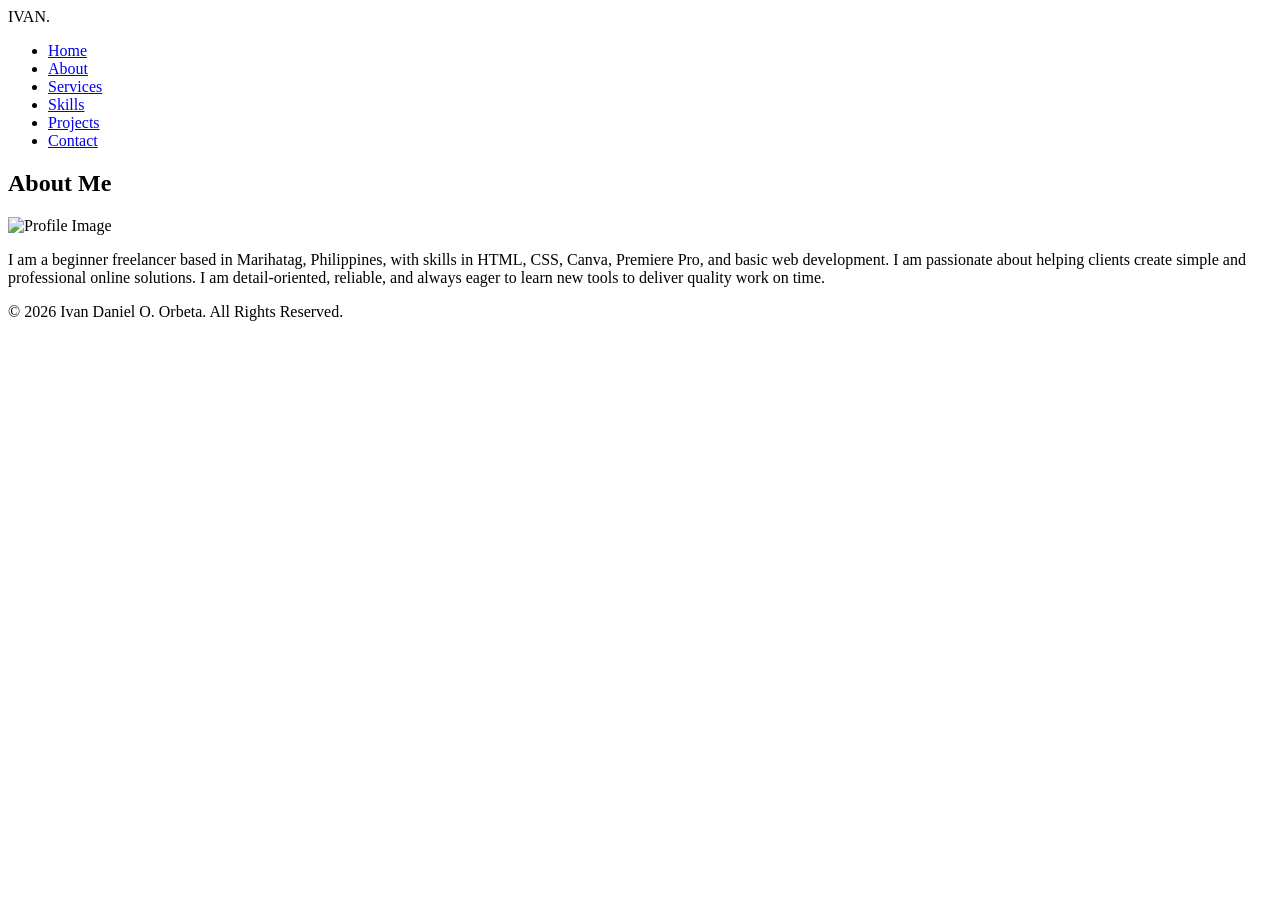
==== about.html @ e5fc2c90 "Add files via upload" ====
<!DOCTYPE html>
<html lang="en">
<head>
  <meta charset="UTF-8" />
  <meta name="viewport" content="width=device-width, initial-scale=1.0" />
  <title>Juan Dela Cruz | About</title>
  <link rel="stylesheet" href="Css/global.css" />
  <link rel="stylesheet" href="Css/nav.css" />
  <link rel="stylesheet" href="Css/about.css" />
  <link rel="stylesheet" href="Css/footer.css" />
</head>
<body>

  <!-- Navigation -->
  <nav>
    <div class="logo">IVAN.</div>
    <ul>
      <li><a href="index.html">Home</a></li>
      <li><a href="about.html" class="active">About</a></li>
      <li><a href="services.html">Services</a></li>
      <li><a href="skills.html">Skills</a></li>
      <li><a href="projects.html">Projects</a></li>
      <li><a href="contact.html">Contact</a></li>
    </ul>
  </nav>

  <!-- About Section -->
  <section class="about-section">
    <h2 class="section-title">About <span>Me</span></h2>
    <div class="section-line"></div>
    <div class="about-inner">
      <div class="Profile">
        <img src="images/184886233_5786020061471449_3396896919785908584_n (1).jpg" alt="Profile Image" />
      </div>
      <p>
        I am a beginner freelancer based in Marihatag, Philippines, with skills in
        HTML, CSS, Canva, Premiere Pro, and basic web development. I am passionate
        about helping clients create simple and professional online solutions.
        I am detail-oriented, reliable, and always eager to learn new tools to
        deliver quality work on time.
      </p>
    </div>
  </section>

  <!-- Footer -->
  <footer>
    <span>&copy; 2026 Ivan Daniel O. Orbeta.</span> All Rights Reserved.
  </footer>

</body>
</html>
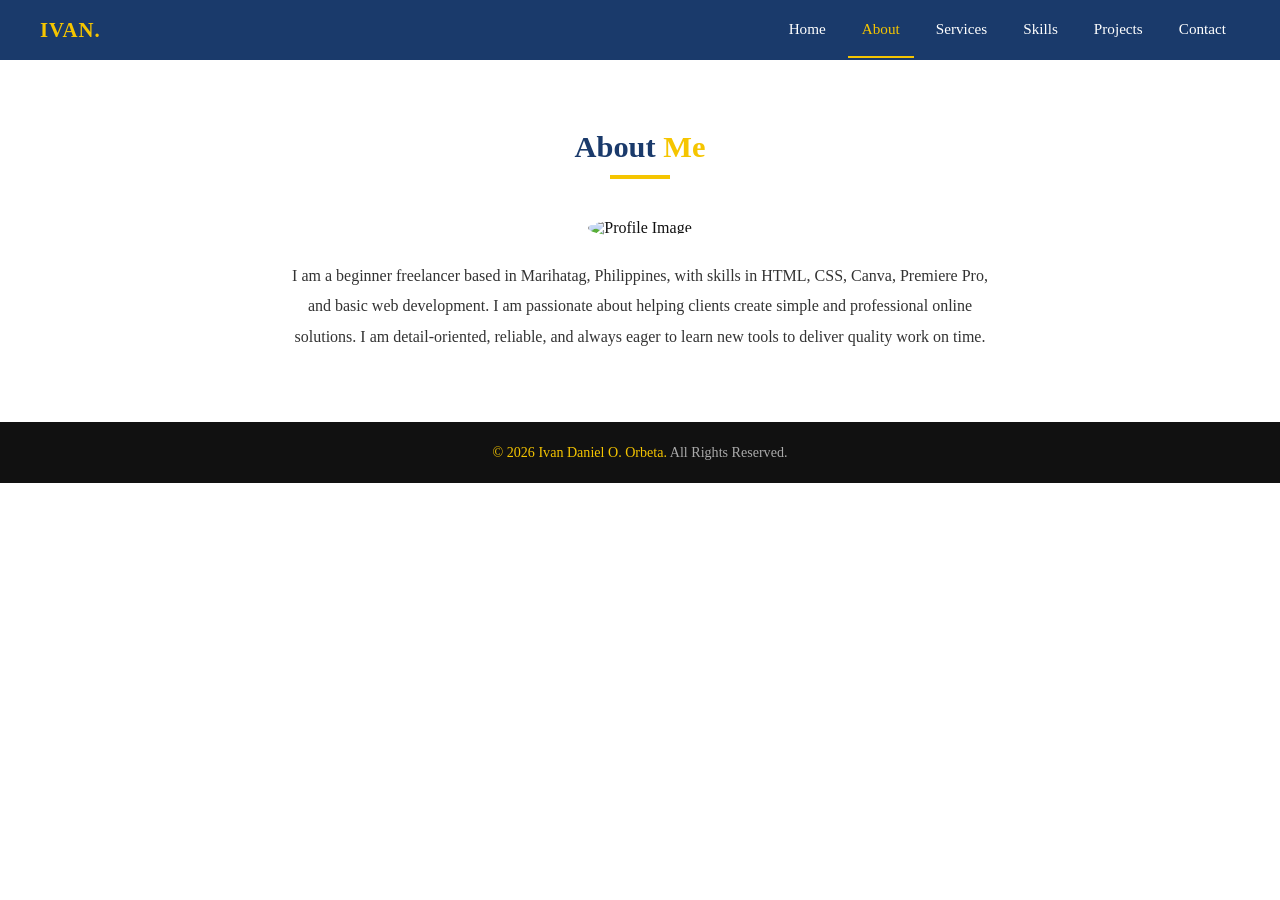
==== commit 77fc974d: "Change HTML file titles to "Ivan Daniel Orbeta | (filename)" (6a12a0d75acd30e96b00c777)" ====
--- a/about.html
+++ b/about.html
@@ -3,7 +3,7 @@
 <head>
   <meta charset="UTF-8" />
   <meta name="viewport" content="width=device-width, initial-scale=1.0" />
-  <title>Juan Dela Cruz | About</title>
+  <title>Ivan Daniel Orbeta | About</title>
   <link rel="stylesheet" href="Css/global.css" />
   <link rel="stylesheet" href="Css/nav.css" />
   <link rel="stylesheet" href="Css/about.css" />
--- a/Css/global.css
+++ b/Css/global.css
@@ -0,0 +1,26 @@
+/* ── global.css ── shared by every page ── */
+
+* {
+  margin: 0;
+  padding: 0;
+  box-sizing: border-box;
+}
+
+:root {
+  --blue:    #1a3a6b;
+  --skyblue: #5aafe0;
+  --yellow:  #f5c500;
+  --black:   #111111;
+  --white:   #ffffff;
+}
+
+body {
+  font-family: Georgia, "Times New Roman", serif;
+  color: #111;
+  background: #fff;
+}
+
+a {
+  text-decoration: none;
+  color: inherit;
+}
--- a/Css/nav.css
+++ b/Css/nav.css
@@ -0,0 +1,54 @@
+/* ── nav.css ── */
+
+nav {
+  background: var(--blue);
+  padding: 0 40px;
+  display: flex;
+  align-items: center;
+  justify-content: space-between;
+  position: sticky;
+  top: 0;
+  z-index: 100;
+}
+
+nav .logo {
+  color: var(--yellow);
+  font-size: 1.3rem;
+  font-weight: bold;
+  padding: 18px 0;
+  letter-spacing: 1px;
+}
+
+nav ul {
+  list-style: none;
+  display: flex;
+  gap: 8px;
+}
+
+nav ul li a {
+  color: var(--white);
+  padding: 18px 14px;
+  display: block;
+  font-size: 0.95rem;
+  transition: color 0.2s;
+}
+
+nav ul li a:hover {
+  color: var(--yellow);
+}
+
+nav ul li a.active {
+  color: var(--yellow);
+  border-bottom: 2px solid var(--yellow);
+}
+
+@media (max-width: 620px) {
+  nav {
+    flex-direction: column;
+    padding: 10px 20px;
+  }
+  nav ul {
+    flex-wrap: wrap;
+    justify-content: center;
+  }
+}
--- a/Css/about.css
+++ b/Css/about.css
@@ -0,0 +1,50 @@
+/* ── about.css ── */
+
+.about-section {
+  background: var(--white);
+  padding: 70px 40px;
+}
+
+.section-title {
+  text-align: center;
+  font-size: 1.9rem;
+  margin-bottom: 10px;
+  color: var(--blue);
+}
+
+.section-title span {
+  color: var(--yellow);
+}
+
+.section-line {
+  width: 60px;
+  height: 4px;
+  background: var(--yellow);
+  margin: 0 auto 40px;
+}
+
+.about-inner {
+  max-width: 700px;
+  margin: 0 auto;
+  text-align: center;
+}
+
+.about-inner .Profile img {
+  width: 110px;
+  height: 110px;
+  border-radius: 50%;
+  object-fit: cover;
+  margin: 0 auto 24px;
+}
+
+.about-inner p {
+  line-height: 1.9;
+  color: #333;
+  font-size: 1rem;
+}
+
+@media (max-width: 620px) {
+  .about-section {
+    padding: 50px 20px;
+  }
+}
--- a/Css/footer.css
+++ b/Css/footer.css
@@ -0,0 +1,13 @@
+/* ── footer.css ── */
+
+footer {
+  background: var(--black);
+  color: #aaa;
+  text-align: center;
+  padding: 22px 20px;
+  font-size: 0.88rem;
+}
+
+footer span {
+  color: var(--yellow);
+}
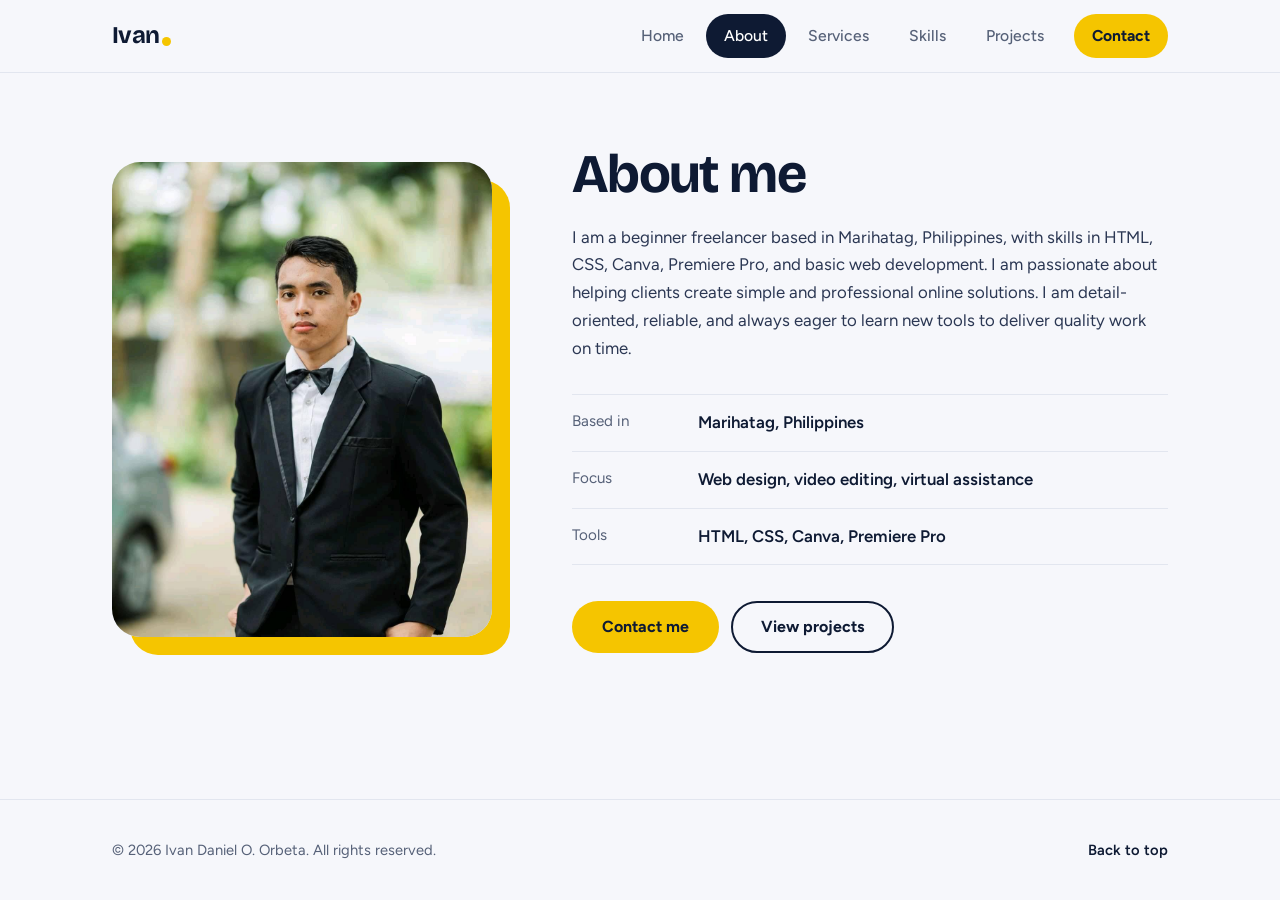
==== commit ae4d8c91: "Redesign portfolio" ====
--- a/about.html
+++ b/about.html
@@ -3,49 +3,71 @@
 <head>
   <meta charset="UTF-8" />
   <meta name="viewport" content="width=device-width, initial-scale=1.0" />
+  <meta name="theme-color" content="#f6f7fb" />
   <title>Ivan Daniel Orbeta | About</title>
+  <link rel="preconnect" href="https://fonts.googleapis.com" />
+  <link rel="preconnect" href="https://fonts.gstatic.com" crossorigin />
+  <link href="https://fonts.googleapis.com/css2?family=Bricolage+Grotesque:opsz,wght@12..96,500..800&family=Figtree:wght@400;500;600;700&display=swap" rel="stylesheet" />
   <link rel="stylesheet" href="Css/global.css" />
   <link rel="stylesheet" href="Css/nav.css" />
   <link rel="stylesheet" href="Css/about.css" />
   <link rel="stylesheet" href="Css/footer.css" />
 </head>
-<body>
+<body id="top">
 
-  <!-- Navigation -->
-  <nav>
-    <div class="logo">IVAN.</div>
-    <ul>
-      <li><a href="index.html">Home</a></li>
-      <li><a href="about.html" class="active">About</a></li>
-      <li><a href="services.html">Services</a></li>
-      <li><a href="skills.html">Skills</a></li>
-      <li><a href="projects.html">Projects</a></li>
-      <li><a href="contact.html">Contact</a></li>
-    </ul>
-  </nav>
+  <header class="site-nav">
+    <div class="wrap nav-inner">
+      <a class="logo" href="index.html" aria-label="Ivan, home">Ivan</a>
+      <button class="nav-toggle" aria-expanded="false" aria-controls="nav-links" aria-label="Open menu"><span></span></button>
+      <nav aria-label="Main">
+      <ul id="nav-links" class="nav-links">
+        <li><a href="index.html">Home</a></li>
+        <li><a href="about.html" class="active" aria-current="page">About</a></li>
+        <li><a href="services.html">Services</a></li>
+        <li><a href="skills.html">Skills</a></li>
+        <li><a href="projects.html">Projects</a></li>
+        <li class="nav-cta"><a href="contact.html">Contact</a></li>
+      </ul>
+      </nav>
+    </div>
+  </header>
 
-  <!-- About Section -->
-  <section class="about-section">
-    <h2 class="section-title">About <span>Me</span></h2>
-    <div class="section-line"></div>
-    <div class="about-inner">
-      <div class="Profile">
-        <img src="images/184886233_5786020061471449_3396896919785908584_n (1).jpg" alt="Profile Image" />
+  <main>
+    <section class="wrap about">
+      <div class="about-grid">
+        <div class="portrait">
+          <img src="pic.jpg" alt="Portrait of Ivan Daniel Orbeta in a black suit and bow tie" />
+        </div>
+        <div class="about-text">
+          <h1 class="page-title">About me</h1>
+          <p>
+            I am a beginner freelancer based in Marihatag, Philippines, with skills in
+            HTML, CSS, Canva, Premiere Pro, and basic web development. I am passionate
+            about helping clients create simple and professional online solutions.
+            I am detail-oriented, reliable, and always eager to learn new tools to
+            deliver quality work on time.
+          </p>
+          <dl class="facts">
+            <div><dt>Based in</dt><dd>Marihatag, Philippines</dd></div>
+            <div><dt>Focus</dt><dd>Web design, video editing, virtual assistance</dd></div>
+            <div><dt>Tools</dt><dd>HTML, CSS, Canva, Premiere Pro</dd></div>
+          </dl>
+          <div class="btn-row">
+            <a class="btn btn-primary" href="contact.html">Contact me</a>
+            <a class="btn btn-ghost" href="projects.html">View projects</a>
+          </div>
+        </div>
       </div>
-      <p>
-        I am a beginner freelancer based in Marihatag, Philippines, with skills in
-        HTML, CSS, Canva, Premiere Pro, and basic web development. I am passionate
-        about helping clients create simple and professional online solutions.
-        I am detail-oriented, reliable, and always eager to learn new tools to
-        deliver quality work on time.
-      </p>
+    </section>
+  </main>
+
+  <footer class="site-footer">
+    <div class="wrap footer-inner">
+      <span>&copy; 2026 Ivan Daniel O. Orbeta. All rights reserved.</span>
+      <a href="#top">Back to top</a>
     </div>
-  </section>
-
-  <!-- Footer -->
-  <footer>
-    <span>&copy; 2026 Ivan Daniel O. Orbeta.</span> All Rights Reserved.
   </footer>
 
+  <script src="js/nav.js"></script>
 </body>
 </html>
--- a/Css/global.css
+++ b/Css/global.css
@@ -1,26 +1,93 @@
 /* ── global.css ── shared by every page ── */
+*{margin:0;padding:0;box-sizing:border-box}
 
-* {
-  margin: 0;
-  padding: 0;
-  box-sizing: border-box;
+:root{
+  --ink:#0e1a33;
+  --blue:#1a3a6b;
+  --sky:#5aafe0;
+  --yellow:#f5c500;
+  --yellow-dark:#e0b000;
+  --paper:#f6f7fb;
+  --card:#ffffff;
+  --muted:#566178;
+  --line:#e2e6ef;
+  --tint:#eaf3fb;
+  --radius:16px;
+  --wrap:1120px;
+  --font-display:"Bricolage Grotesque","Segoe UI",system-ui,sans-serif;
+  --font-body:"Figtree","Segoe UI",system-ui,sans-serif;
 }
 
-:root {
-  --blue:    #1a3a6b;
-  --skyblue: #5aafe0;
-  --yellow:  #f5c500;
-  --black:   #111111;
-  --white:   #ffffff;
+html{scroll-behavior:smooth}
+
+body{
+  font-family:var(--font-body);
+  font-size:1.05rem;
+  line-height:1.65;
+  color:var(--ink);
+  background:var(--paper);
+  min-height:100vh;
+  display:flex;
+  flex-direction:column;
+  -webkit-font-smoothing:antialiased;
+}
+main{flex:1}
+a{color:inherit;text-decoration:none}
+img{max-width:100%;display:block}
+::selection{background:var(--yellow);color:var(--ink)}
+
+:focus-visible{outline:3px solid var(--sky);outline-offset:3px;border-radius:6px}
+
+.wrap{width:100%;max-width:var(--wrap);margin:0 auto;padding:0 32px}
+.section{padding-bottom:96px}
+.sr-only{position:absolute;width:1px;height:1px;overflow:hidden;clip:rect(0 0 0 0);white-space:nowrap}
+
+/* Page heading used on every inner page */
+.page-head{padding-top:72px;padding-bottom:44px}
+.page-title{
+  font-family:var(--font-display);
+  font-size:clamp(2.2rem,5vw,3.4rem);
+  line-height:1.08;
+  letter-spacing:-.03em;
+  font-weight:700;
+}
+.page-lede{color:var(--muted);max-width:52ch;margin-top:14px;font-size:1.1rem}
+
+/* Buttons */
+.btn{
+  display:inline-flex;align-items:center;justify-content:center;
+  min-height:52px;padding:0 28px;
+  border-radius:999px;border:2px solid transparent;
+  font-family:inherit;font-weight:700;font-size:1rem;cursor:pointer;
+  transition:background .2s,color .2s,border-color .2s,transform .2s;
+}
+.btn:hover{transform:translateY(-2px)}
+.btn-primary{background:var(--yellow);color:var(--ink)}
+.btn-primary:hover{background:var(--yellow-dark)}
+.btn-ghost{border-color:var(--ink);color:var(--ink);background:transparent}
+.btn-ghost:hover{background:var(--ink);color:#fff}
+.btn-row{display:flex;flex-wrap:wrap;gap:12px}
+
+/* Closing call-to-action band */
+.cta-band{
+  background:var(--ink);color:#fff;border-radius:28px;padding:48px;
+  display:flex;align-items:center;justify-content:space-between;gap:24px;flex-wrap:wrap;
+}
+.cta-band h2{
+  font-family:var(--font-display);
+  font-size:clamp(1.6rem,3vw,2.2rem);
+  line-height:1.15;letter-spacing:-.03em;max-width:20ch;
 }
 
-body {
-  font-family: Georgia, "Times New Roman", serif;
-  color: #111;
-  background: #fff;
+@keyframes rise{from{opacity:0;transform:translateY(18px)}to{opacity:1;transform:none}}
+
+@media (max-width:820px){
+  .wrap{padding:0 20px}
+  .page-head{padding-top:48px;padding-bottom:32px}
+  .section{padding-bottom:72px}
+  .cta-band{padding:32px 24px;border-radius:22px}
 }
 
-a {
-  text-decoration: none;
-  color: inherit;
+@media (prefers-reduced-motion:reduce){
+  *,*::before,*::after{animation:none!important;transition:none!important;scroll-behavior:auto!important}
 }
--- a/Css/nav.css
+++ b/Css/nav.css
@@ -1,54 +1,61 @@
 /* ── nav.css ── */
+.site-nav{
+  position:sticky;top:0;z-index:100;
+  background:rgba(246,247,251,.85);
+  -webkit-backdrop-filter:blur(14px);backdrop-filter:blur(14px);
+  border-bottom:1px solid var(--line);
+}
+.nav-inner{display:flex;align-items:center;justify-content:space-between;height:72px}
 
-nav {
-  background: var(--blue);
-  padding: 0 40px;
-  display: flex;
-  align-items: center;
-  justify-content: space-between;
-  position: sticky;
-  top: 0;
-  z-index: 100;
+.logo{
+  display:flex;align-items:center;min-height:44px;
+  font-family:var(--font-display);font-weight:700;font-size:1.5rem;letter-spacing:-.03em;
+}
+.logo::after{
+  content:"";width:9px;height:9px;margin:10px 0 0 3px;
+  background:var(--yellow);border-radius:50%;
 }
 
-nav .logo {
-  color: var(--yellow);
-  font-size: 1.3rem;
-  font-weight: bold;
-  padding: 18px 0;
-  letter-spacing: 1px;
+.nav-links{list-style:none;display:flex;align-items:center;gap:4px}
+.nav-links a{
+  display:flex;align-items:center;min-height:44px;padding:0 18px;
+  border-radius:999px;font-weight:500;font-size:.98rem;color:var(--muted);
+  transition:background .2s,color .2s;
 }
+.nav-links a:hover{background:#e8ecf5;color:var(--ink)}
+.nav-links a.active{background:var(--ink);color:#fff}
 
-nav ul {
-  list-style: none;
-  display: flex;
-  gap: 8px;
+/* "Contact" is the main action, so it is the only filled link */
+.nav-links .nav-cta a{background:var(--yellow);color:var(--ink);font-weight:700;margin-left:8px}
+.nav-links .nav-cta a:hover{background:var(--yellow-dark)}
+.nav-links .nav-cta a.active{background:var(--ink);color:#fff}
+
+/* Mobile menu button */
+.nav-toggle{
+  display:none;width:48px;height:48px;border:0;background:none;
+  border-radius:12px;cursor:pointer;position:relative;
 }
+.nav-toggle span,
+.nav-toggle span::before,
+.nav-toggle span::after{
+  content:"";position:absolute;left:12px;width:24px;height:2px;
+  background:var(--ink);border-radius:2px;transition:transform .25s,background .25s;
+}
+.nav-toggle span{top:23px}
+.nav-toggle span::before{left:0;top:-7px}
+.nav-toggle span::after{left:0;top:7px}
+.nav-toggle[aria-expanded="true"] span{background:transparent}
+.nav-toggle[aria-expanded="true"] span::before{transform:translateY(7px) rotate(45deg)}
+.nav-toggle[aria-expanded="true"] span::after{transform:translateY(-7px) rotate(-45deg)}
 
-nav ul li a {
-  color: var(--white);
-  padding: 18px 14px;
-  display: block;
-  font-size: 0.95rem;
-  transition: color 0.2s;
+@media (max-width:820px){
+  .nav-toggle{display:block}
+  .nav-links{
+    display:none;position:absolute;top:72px;left:0;right:0;
+    flex-direction:column;align-items:stretch;gap:4px;
+    padding:12px 20px 20px;background:var(--paper);border-bottom:1px solid var(--line);
+  }
+  .nav-links.open{display:flex}
+  .nav-links a{min-height:52px;font-size:1.05rem}
+  .nav-links .nav-cta a{margin:6px 0 0;justify-content:center}
 }
-
-nav ul li a:hover {
-  color: var(--yellow);
-}
-
-nav ul li a.active {
-  color: var(--yellow);
-  border-bottom: 2px solid var(--yellow);
-}
-
-@media (max-width: 620px) {
-  nav {
-    flex-direction: column;
-    padding: 10px 20px;
-  }
-  nav ul {
-    flex-wrap: wrap;
-    justify-content: center;
-  }
-}
--- a/Css/about.css
+++ b/Css/about.css
@@ -1,50 +1,35 @@
 /* ── about.css ── */
-
-.about-section {
-  background: var(--white);
-  padding: 70px 40px;
+.about{padding-top:72px;padding-bottom:96px}
+.about-grid{
+  display:grid;grid-template-columns:minmax(0,380px) 1fr;
+  gap:80px;align-items:center;
 }
 
-.section-title {
-  text-align: center;
-  font-size: 1.9rem;
-  margin-bottom: 10px;
-  color: var(--blue);
+.portrait{position:relative}
+.portrait::before{
+  content:"";position:absolute;inset:18px -18px -18px 18px;
+  background:var(--yellow);border-radius:28px;
+}
+.portrait img{
+  position:relative;width:100%;aspect-ratio:4/5;
+  object-fit:cover;object-position:50% 18%;
+  border-radius:28px;background:var(--tint);
 }
 
-.section-title span {
-  color: var(--yellow);
+.about-text .page-title{margin-bottom:20px}
+.about-text > p{color:#2b3753;max-width:56ch}
+
+.facts{margin:32px 0 36px;border-top:1px solid var(--line)}
+.facts div{
+  display:grid;grid-template-columns:110px 1fr;gap:16px;
+  padding:14px 0;border-bottom:1px solid var(--line);
 }
+.facts dt{color:var(--muted);font-size:.95rem}
+.facts dd{font-weight:600}
 
-.section-line {
-  width: 60px;
-  height: 4px;
-  background: var(--yellow);
-  margin: 0 auto 40px;
+@media (max-width:820px){
+  .about{padding-top:40px;padding-bottom:72px}
+  .about-grid{grid-template-columns:1fr;gap:48px}
+  .portrait{max-width:340px;margin-right:14px}
+  .portrait::before{inset:14px -14px -14px 14px}
 }
-
-.about-inner {
-  max-width: 700px;
-  margin: 0 auto;
-  text-align: center;
-}
-
-.about-inner .Profile img {
-  width: 110px;
-  height: 110px;
-  border-radius: 50%;
-  object-fit: cover;
-  margin: 0 auto 24px;
-}
-
-.about-inner p {
-  line-height: 1.9;
-  color: #333;
-  font-size: 1rem;
-}
-
-@media (max-width: 620px) {
-  .about-section {
-    padding: 50px 20px;
-  }
-}
--- a/Css/footer.css
+++ b/Css/footer.css
@@ -1,13 +1,5 @@
 /* ── footer.css ── */
-
-footer {
-  background: var(--black);
-  color: #aaa;
-  text-align: center;
-  padding: 22px 20px;
-  font-size: 0.88rem;
-}
-
-footer span {
-  color: var(--yellow);
-}
+.site-footer{border-top:1px solid var(--line);padding:28px 0;color:var(--muted);font-size:.92rem}
+.footer-inner{display:flex;justify-content:space-between;align-items:center;gap:16px;flex-wrap:wrap}
+.site-footer a{display:inline-flex;align-items:center;min-height:44px;font-weight:600;color:var(--ink)}
+.site-footer a:hover{text-decoration:underline}
